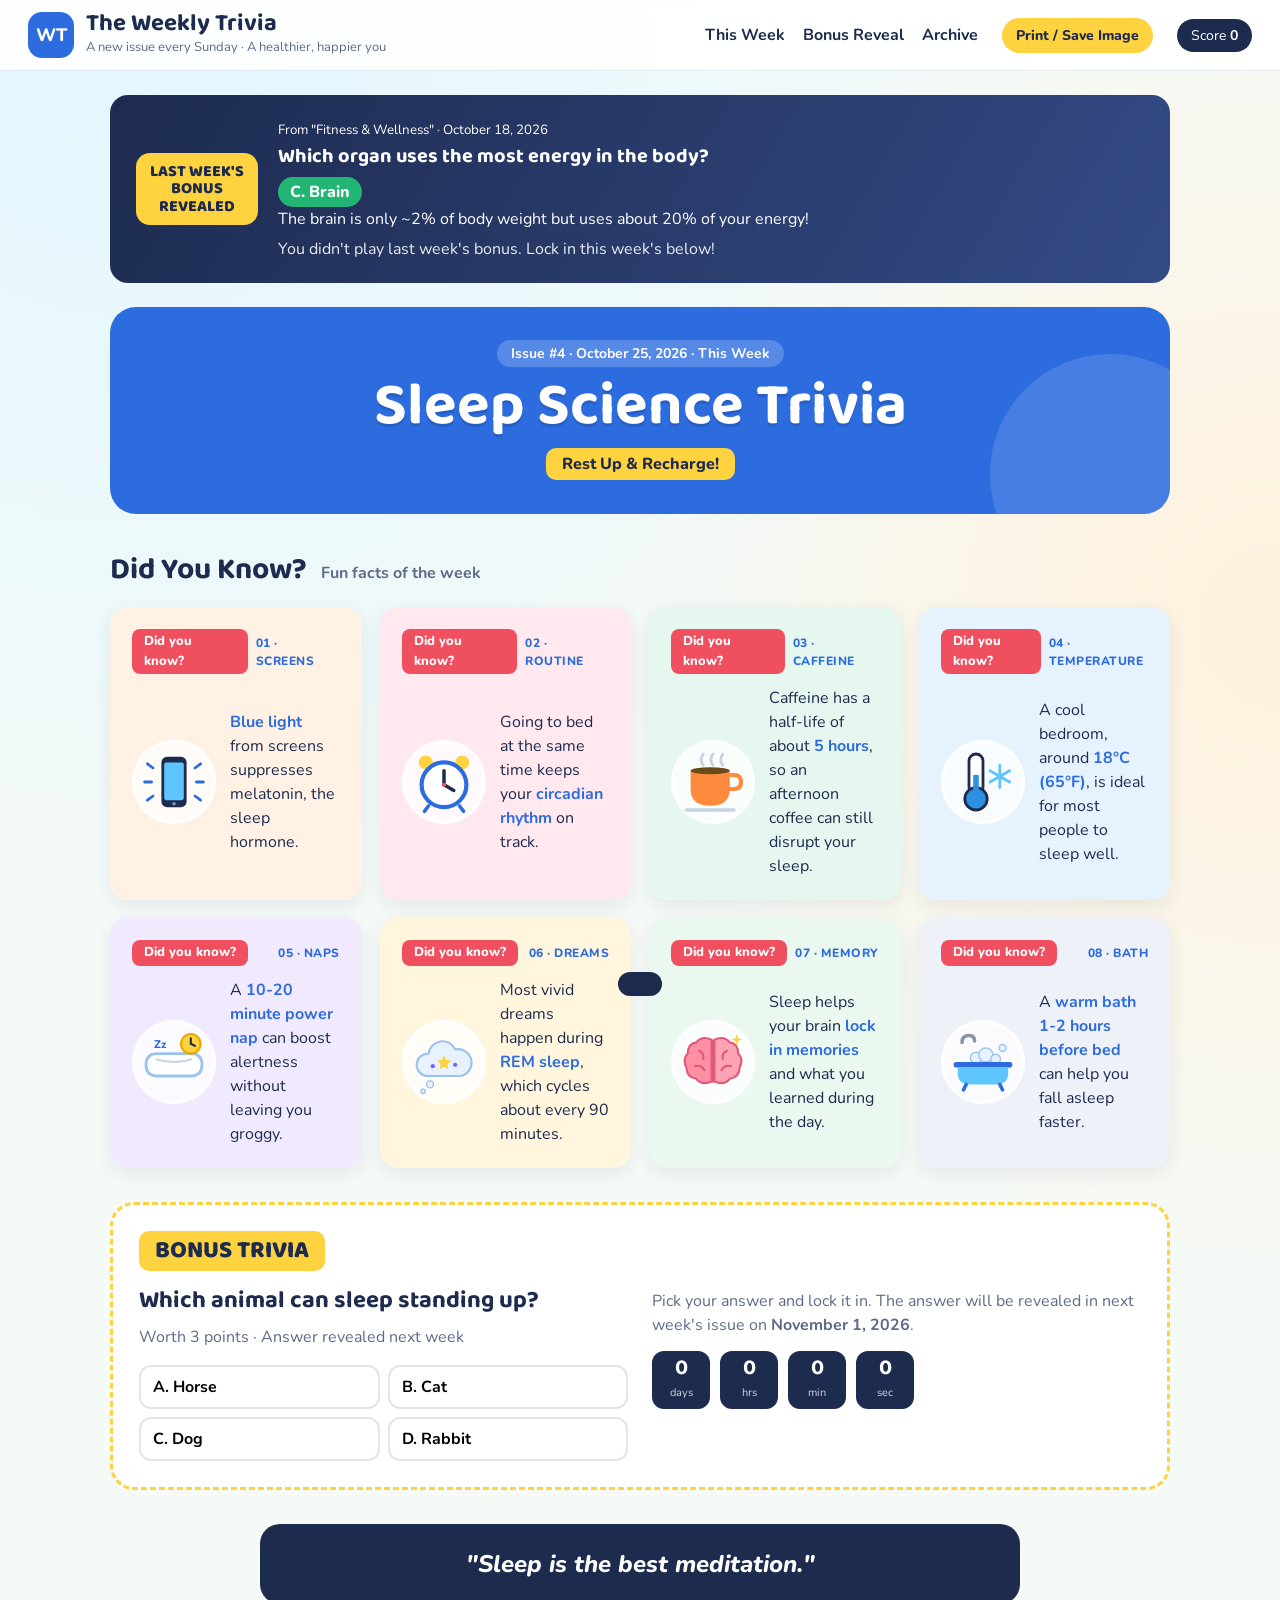
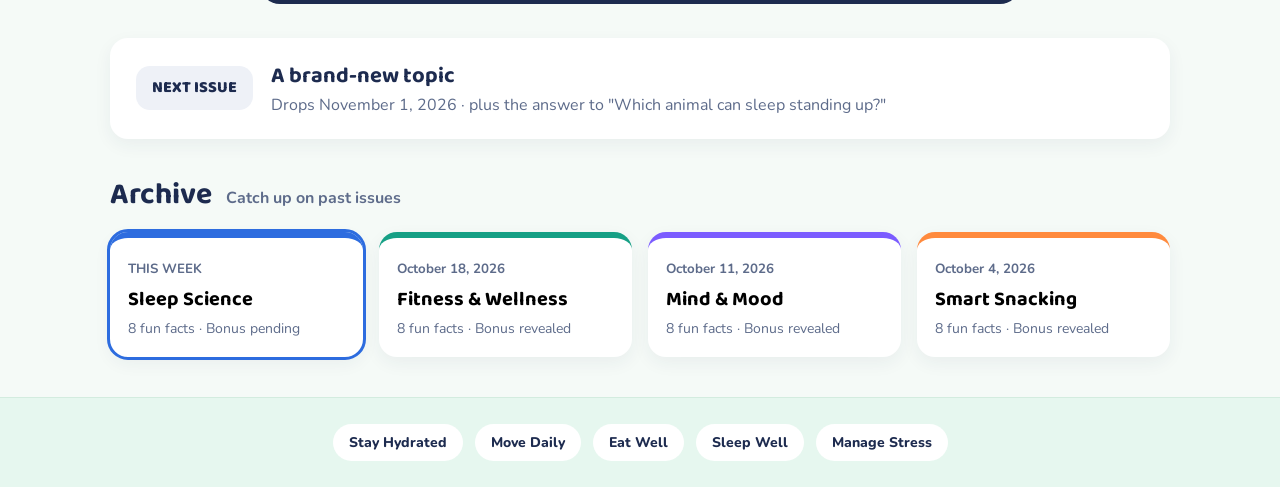
==== index.html @ 6ece7a5e "Add files via upload" ====
<!DOCTYPE html>
<html lang="en">
<head>
  <meta charset="UTF-8" />
  <meta name="viewport" content="width=device-width, initial-scale=1.0" />
  <title>The Weekly Trivia | A Healthier, Happier You</title>
  <link rel="preconnect" href="https://fonts.googleapis.com" />
  <link href="https://fonts.googleapis.com/css2?family=Baloo+2:wght@600;800&family=Nunito:wght@400;700;800&display=swap" rel="stylesheet" />
  <link rel="stylesheet" href="styles.css" />
</head>
<body>
  <header class="masthead">
    <div class="brand">
      <span class="brand-mark">WT</span>
      <div>
        <h1>The Weekly Trivia</h1>
        <p>A new issue every Sunday &middot; A healthier, happier you</p>
      </div>
    </div>
    <nav>
      <a href="#issue">This Week</a>
      <a href="#reveal">Bonus Reveal</a>
      <a href="#archive">Archive</a>
    </nav>
    <button id="exportBtn" class="export-btn" title="Print or save this issue as an image">Print / Save Image</button>
    <div class="score-pill" title="Your all-time score">Score <b id="totalScore">0</b></div>
  </header>

  <main>
    <section id="reveal" class="reveal-banner hidden"></section>

    <section id="issue" class="issue">
      <div class="issue-hero">
        <span class="issue-tag" id="issueTag"></span>
        <h2 id="issueTitle"></h2>
        <p class="issue-sub" id="issueSub"></p>
      </div>

      <h3 class="section-title"><span>Did You Know?</span> Fun facts of the week</h3>
      <div id="facts" class="facts-grid"></div>

      <div class="bonus" id="bonus"></div>

      <blockquote id="quote" class="quote"></blockquote>
    </section>

    <section class="next-up" id="nextUp"></section>

    <section id="archive" class="archive">
      <h3 class="section-title"><span>Archive</span> Catch up on past issues</h3>
      <div id="archiveList" class="archive-list"></div>
    </section>
  </main>

  <footer class="tips" id="tips"></footer>

  <div id="toast" class="toast"></div>

  <dialog id="exportDialog" class="export-dialog">
    <div class="exp-head">
      <h3>Print / Save Image</h3>
      <button id="expClose" class="exp-close" aria-label="Close">&times;</button>
    </div>
    <div class="exp-body">
      <div class="exp-controls">
        <label class="exp-label">Format</label>
        <div class="exp-seg">
          <label><input type="radio" name="fmt" value="image/png" checked /><span>PNG</span></label>
          <label><input type="radio" name="fmt" value="image/jpeg" /><span>JPEG</span></label>
        </div>
        <p class="exp-hint">PNG = sharpest text. JPEG = smaller file, great for email.</p>

        <label class="exp-label" for="expRes">Resolution (width)</label>
        <select id="expRes">
          <option value="600">Email: 600 px (recommended)</option>
          <option value="1200" selected>Email HD / Retina: 1200 px</option>
          <option value="1800">High: 1800 px</option>
          <option value="2400">Print: 2400 px</option>
        </select>
        <p class="exp-hint">Most email layouts are 600 px wide. 1200 px looks crisp on phones and high-DPI screens.</p>

        <p id="expInfo" class="exp-info"></p>
        <div id="expActions" class="exp-actions">
          <button id="expDownload" class="primary">Download</button>
          <button id="expCopy">Copy</button>
          <button id="expPrint">Print</button>
        </div>
        <p class="exp-hint">"Copy" lets you paste the image straight into Outlook or Gmail (Ctrl+V). Readers can click it to go to the Bonus Trivia.</p>

        <label class="exp-label">Bonus Trivia link</label>
        <a id="expLink" class="exp-link" target="_blank"></a>
        <p class="exp-hint">Downloaded files can't contain links. After inserting a downloaded image in your email, select it and press <b>Ctrl+K</b> to add this link.</p>
        <p id="expLocalWarn" class="exp-warn hidden">This link uses <b>localhost</b>, so it only works on your computer. Publish the site and set <code>SITE_URL</code> in data.js so email readers can open it.</p>
      </div>
      <div class="exp-preview"><img id="expPreview" alt="Image preview" /></div>
    </div>
  </dialog>

  <script src="data.js"></script>
  <script src="icons.js"></script>
  <script src="app.js"></script>
  <script src="export.js"></script>
</body>
</html>
---- styles.css ----
:root {
  --theme: #16a085;
  --ink: #1d2b4f;
  --muted: #5d6b8a;
  --bg: #f5faf7;
  --card: #fff;
  --ok: #22b573;
  --bad: #ef4f5f;
  --radius: 18px;
  --palette-0: #fff2e5; --palette-1: #ffe9ee; --palette-2: #e6f7ef; --palette-3: #e7f2ff;
  --palette-4: #f1eaff; --palette-5: #fff6dd; --palette-6: #eaf8f0; --palette-7: #eef1f7;
}
* { box-sizing: border-box; }
body {
  margin: 0;
  font-family: "Nunito", system-ui, sans-serif;
  color: var(--ink);
  background: radial-gradient(circle at 10% 0%, #e2f6ff 0, transparent 40%),
              radial-gradient(circle at 100% 30%, #fff1dc 0, transparent 35%), var(--bg);
  line-height: 1.5;
}
h1, h2, h3 { font-family: "Baloo 2", sans-serif; margin: 0; }
main { max-width: 1100px; margin: 0 auto; padding: 0 20px 40px; }
.hidden { display: none !important; }

/* Masthead */
.masthead {
  position: sticky; top: 0; z-index: 10;
  display: flex; align-items: center; gap: 24px; flex-wrap: wrap;
  padding: 12px 28px; background: rgba(255,255,255,.9); backdrop-filter: blur(8px);
  border-bottom: 1px solid #e3ecf3;
}
.brand { display: flex; align-items: center; gap: 12px; margin-right: auto; }
.brand-mark {
  display: grid; place-items: center; width: 46px; height: 46px; border-radius: 14px;
  background: linear-gradient(135deg, var(--theme), #2d6cdf); color: #fff; font-weight: 800; font-size: 18px;
}
.brand h1 { font-size: 24px; line-height: 1; }
.brand p { margin: 2px 0 0; font-size: 13px; color: var(--muted); }
nav { display: flex; gap: 18px; }
nav a { color: var(--ink); text-decoration: none; font-weight: 700; }
nav a:hover { color: var(--theme); }
.score-pill { background: var(--ink); color: #fff; padding: 6px 14px; border-radius: 999px; font-size: 14px; }

/* Reveal banner */
.reveal-banner {
  margin: 24px 0 0; padding: 22px 26px; border-radius: var(--radius);
  background: linear-gradient(120deg, #1d2b4f, #344a85); color: #fff;
  display: grid; grid-template-columns: auto 1fr; gap: 20px; align-items: center;
  animation: pop .5s ease;
}
.reveal-banner .badge {
  background: #ffd23f; color: var(--ink); font-weight: 800; border-radius: 14px; padding: 10px 14px;
  font-family: "Baloo 2"; text-align: center; line-height: 1.1;
}
.reveal-banner h3 { font-size: 20px; }
.reveal-banner .answer { display: inline-block; margin-top: 6px; background: var(--ok); padding: 3px 12px; border-radius: 999px; font-weight: 800; }
.reveal-banner .verdict { margin-top: 6px; opacity: .9; }

/* Issue hero */
.issue-hero {
  margin-top: 24px; padding: 34px 30px; border-radius: 26px; text-align: center; color: #fff;
  background: linear-gradient(135deg, var(--theme), color-mix(in srgb, var(--theme) 55%, #2d6cdf));
  position: relative; overflow: hidden;
}
.issue-hero::after {
  content: ""; position: absolute; inset: auto -60px -80px auto; width: 240px; height: 240px;
  border-radius: 50%; background: rgba(255,255,255,.12);
}
.issue-tag { background: rgba(255,255,255,.2); padding: 4px 14px; border-radius: 999px; font-weight: 700; font-size: 14px; }
.issue-hero h2 { font-size: clamp(34px, 6vw, 60px); line-height: 1.05; margin-top: 10px; text-shadow: 0 3px 0 rgba(0,0,0,.12); }
.issue-sub { display: inline-block; background: #ffd23f; color: var(--ink); font-weight: 800; padding: 4px 16px; border-radius: 10px; margin: 10px 0 0; }

.section-title { margin: 34px 0 14px; font-size: 16px; color: var(--muted); font-family: "Nunito"; font-weight: 700; }
.section-title span { font-family: "Baloo 2"; font-size: 30px; color: var(--ink); margin-right: 10px; }

/* Facts */
.facts-grid { display: grid; grid-template-columns: repeat(auto-fill, minmax(250px, 1fr)); gap: 18px; }
.fact-card {
  display: flex; flex-direction: column; gap: 12px; padding: 20px; border-radius: var(--radius);
  box-shadow: 0 6px 18px rgba(29,43,79,.08); border: 2px solid transparent; transition: transform .2s, border-color .2s;
}
.fact-card:hover { transform: translateY(-4px) rotate(-.4deg); }
.fact-top { display: flex; justify-content: space-between; align-items: center; gap: 8px; }
.fact-top .label { margin: 0; }
.tag { font-size: 12px; font-weight: 800; color: var(--theme); text-transform: uppercase; letter-spacing: .5px; }
.fact-body { display: flex; align-items: center; gap: 14px; flex: 1; }
.fact-img {
  flex: 0 0 84px; height: 84px; border-radius: 50%; background: rgba(255,255,255,.75);
  display: grid; place-items: center; overflow: hidden; box-shadow: inset 0 0 0 3px rgba(255,255,255,.9);
  transition: transform .3s;
}
.fact-img svg { width: 70px; height: 70px; }
.fact-img img { width: 100%; height: 100%; object-fit: cover; }
.fact-card:hover .fact-img { transform: scale(1.08) rotate(-4deg); }
.fact-card p { margin: 0; font-size: 16px; flex: 1; }
.fact-card p b { color: var(--theme); }
.options { display: grid; gap: 8px; margin-top: auto; }
.opt {
  font: inherit; font-weight: 700; text-align: left; padding: 8px 12px; border-radius: 12px;
  border: 2px solid rgba(29,43,79,.12); background: #fff; cursor: pointer; transition: .15s;
}
.opt:hover:not(:disabled) { border-color: var(--theme); transform: translateX(3px); }
.opt:disabled { cursor: default; }
.opt.correct { background: var(--ok); color: #fff; border-color: var(--ok); }
.opt.wrong { background: var(--bad); color: #fff; border-color: var(--bad); }
.label {
  align-self: flex-start; background: var(--bad); color: #fff; font-weight: 800; font-size: 13px;
  padding: 3px 12px; border-radius: 8px; margin-bottom: 10px;
}

/* Bonus */
.bonus {
  margin-top: 34px; padding: 26px; border-radius: 24px; background: #fff;
  border: 3px dashed #ffd23f; display: grid; grid-template-columns: 1fr 1fr; gap: 24px; align-items: center;
}
.bonus.spotlight { animation: spotlight 1s ease 3; }
@keyframes spotlight { 50% { box-shadow: 0 0 0 10px rgba(255,210,63,.6); transform: scale(1.01); } }
.bonus .bonus-head { display: inline-block; background: #ffd23f; font-family: "Baloo 2"; font-weight: 800; font-size: 24px; padding: 2px 16px; border-radius: 10px; }
.bonus h3 { font-size: 24px; margin-top: 12px; }
.bonus p { color: var(--muted); margin: 6px 0 0; }
.bonus .options { grid-template-columns: 1fr 1fr; }
.bonus .opt.picked { background: var(--ink); color: #fff; border-color: var(--ink); }
.lock-note { grid-column: 1 / -1; margin: 0; font-weight: 700; color: var(--theme) !important; }
.countdown { display: flex; gap: 10px; margin-top: 14px; }
.countdown div { background: var(--ink); color: #fff; border-radius: 12px; padding: 6px 10px; text-align: center; min-width: 58px; }
.countdown b { display: block; font-family: "Baloo 2"; font-size: 22px; line-height: 1; }
.countdown small { font-size: 11px; opacity: .8; }

.quote {
  margin: 34px auto 0; max-width: 760px; background: var(--ink); color: #fff; text-align: center;
  font-size: clamp(18px, 2.4vw, 24px); font-weight: 800; font-style: italic; padding: 22px 30px; border-radius: 20px;
}

/* Next up */
.next-up {
  margin-top: 34px; padding: 22px 26px; border-radius: var(--radius); background: #fff;
  display: flex; align-items: center; gap: 18px; flex-wrap: wrap; box-shadow: 0 6px 18px rgba(29,43,79,.06);
}
.next-up h3 { font-size: 22px; }
.next-up p { margin: 0; color: var(--muted); }
.next-up .lock { font-family: "Baloo 2"; font-weight: 800; background: #eef1f7; padding: 10px 16px; border-radius: 14px; }

/* Archive */
.archive-list { display: grid; grid-template-columns: repeat(auto-fill, minmax(230px, 1fr)); gap: 16px; }
.archive-item {
  text-align: left; font: inherit; border: 0; cursor: pointer; padding: 18px; border-radius: var(--radius);
  background: #fff; box-shadow: 0 6px 18px rgba(29,43,79,.06); border-top: 6px solid var(--c); transition: .2s;
}
.archive-item:hover { transform: translateY(-3px); }
.archive-item.active { outline: 3px solid var(--c); }
.archive-item small { color: var(--muted); font-weight: 700; }
.archive-item h4 { font-family: "Baloo 2"; font-size: 20px; margin: 4px 0; }
.archive-item .meta { font-size: 14px; color: var(--muted); }

/* Footer tips */
.tips {
  display: flex; justify-content: center; gap: 12px; flex-wrap: wrap; padding: 26px 20px;
  background: #e6f7ef; border-top: 1px solid #d3ecdf;
}
.tips span { background: #fff; padding: 8px 16px; border-radius: 999px; font-weight: 800; font-size: 14px; }

.toast {
  position: fixed; bottom: 24px; left: 50%; transform: translate(-50%, 120px);
  background: var(--ink); color: #fff; padding: 12px 22px; border-radius: 14px; font-weight: 800;
  transition: transform .3s; z-index: 50;
}
.toast.show { transform: translate(-50%, 0); }

/* Export */
.export-btn {
  font: inherit; font-weight: 800; font-size: 14px; cursor: pointer; padding: 7px 14px; border-radius: 999px;
  background: #ffd23f; color: var(--ink); border: 0; transition: .15s;
}
.export-btn:hover { transform: translateY(-1px); box-shadow: 0 4px 10px rgba(0,0,0,.12); }
.export-dialog {
  width: min(920px, 94vw); max-height: 90vh; padding: 0; border: 0; border-radius: 22px; color: var(--ink);
  box-shadow: 0 20px 60px rgba(0,0,0,.3);
}
.export-dialog::backdrop { background: rgba(29,43,79,.55); backdrop-filter: blur(3px); }
.exp-head { display: flex; justify-content: space-between; align-items: center; padding: 16px 22px; border-bottom: 1px solid #e3ecf3; }
.exp-head h3 { font-size: 22px; }
.exp-close { border: 0; background: none; font-size: 28px; cursor: pointer; color: var(--muted); line-height: 1; }
.exp-body { display: grid; grid-template-columns: 300px 1fr; gap: 22px; padding: 20px 22px; }
.exp-label { display: block; font-weight: 800; margin: 0 0 6px; }
.exp-seg { display: flex; gap: 8px; }
.exp-seg label { flex: 1; }
.exp-seg input { display: none; }
.exp-seg span {
  display: block; text-align: center; padding: 8px; border-radius: 12px; font-weight: 800; cursor: pointer;
  border: 2px solid rgba(29,43,79,.15);
}
.exp-seg input:checked + span { background: var(--theme); border-color: var(--theme); color: #fff; }
#expRes { width: 100%; font: inherit; font-weight: 700; padding: 8px 10px; border-radius: 12px; border: 2px solid rgba(29,43,79,.15); }
.exp-hint { font-size: 12.5px; color: var(--muted); margin: 6px 0 18px; }
.exp-info { font-weight: 800; color: var(--theme); margin: 0 0 10px; min-height: 1.5em; }
.exp-actions { display: flex; gap: 8px; flex-wrap: wrap; }
.exp-actions button {
  flex: 1 1 auto; white-space: nowrap; font: inherit; font-weight: 800; padding: 9px 12px; border-radius: 12px; cursor: pointer;
  border: 2px solid var(--ink); background: #fff; color: var(--ink);
}
.exp-actions button.primary { background: var(--ink); color: #fff; }
.exp-actions button:disabled { opacity: .5; cursor: wait; }
.exp-link { display: block; font-size: 12.5px; font-weight: 700; color: var(--theme); word-break: break-all; }
.exp-warn { font-size: 12.5px; background: #fff6dd; border-left: 4px solid #ffd23f; padding: 8px 10px; border-radius: 8px; margin: 0; }
.exp-preview {
  background: #eef1f7; border-radius: 16px; padding: 14px; overflow: auto; max-height: calc(90vh - 120px);
  display: flex; justify-content: center; align-items: flex-start;
}
.exp-preview img { width: 100%; max-width: 420px; border-radius: 8px; box-shadow: 0 6px 18px rgba(0,0,0,.12); }

.confetti { position: fixed; top: -10px; width: 10px; height: 14px; z-index: 40; pointer-events: none; animation: fall linear forwards; }
@keyframes fall { to { transform: translateY(105vh) rotate(720deg); } }
@keyframes pop { from { transform: scale(.96); opacity: 0; } }

@media (max-width: 720px) {
  .bonus { grid-template-columns: 1fr; }
  nav { display: none; }
  .reveal-banner { grid-template-columns: 1fr; }
  .exp-body { grid-template-columns: 1fr; }
}
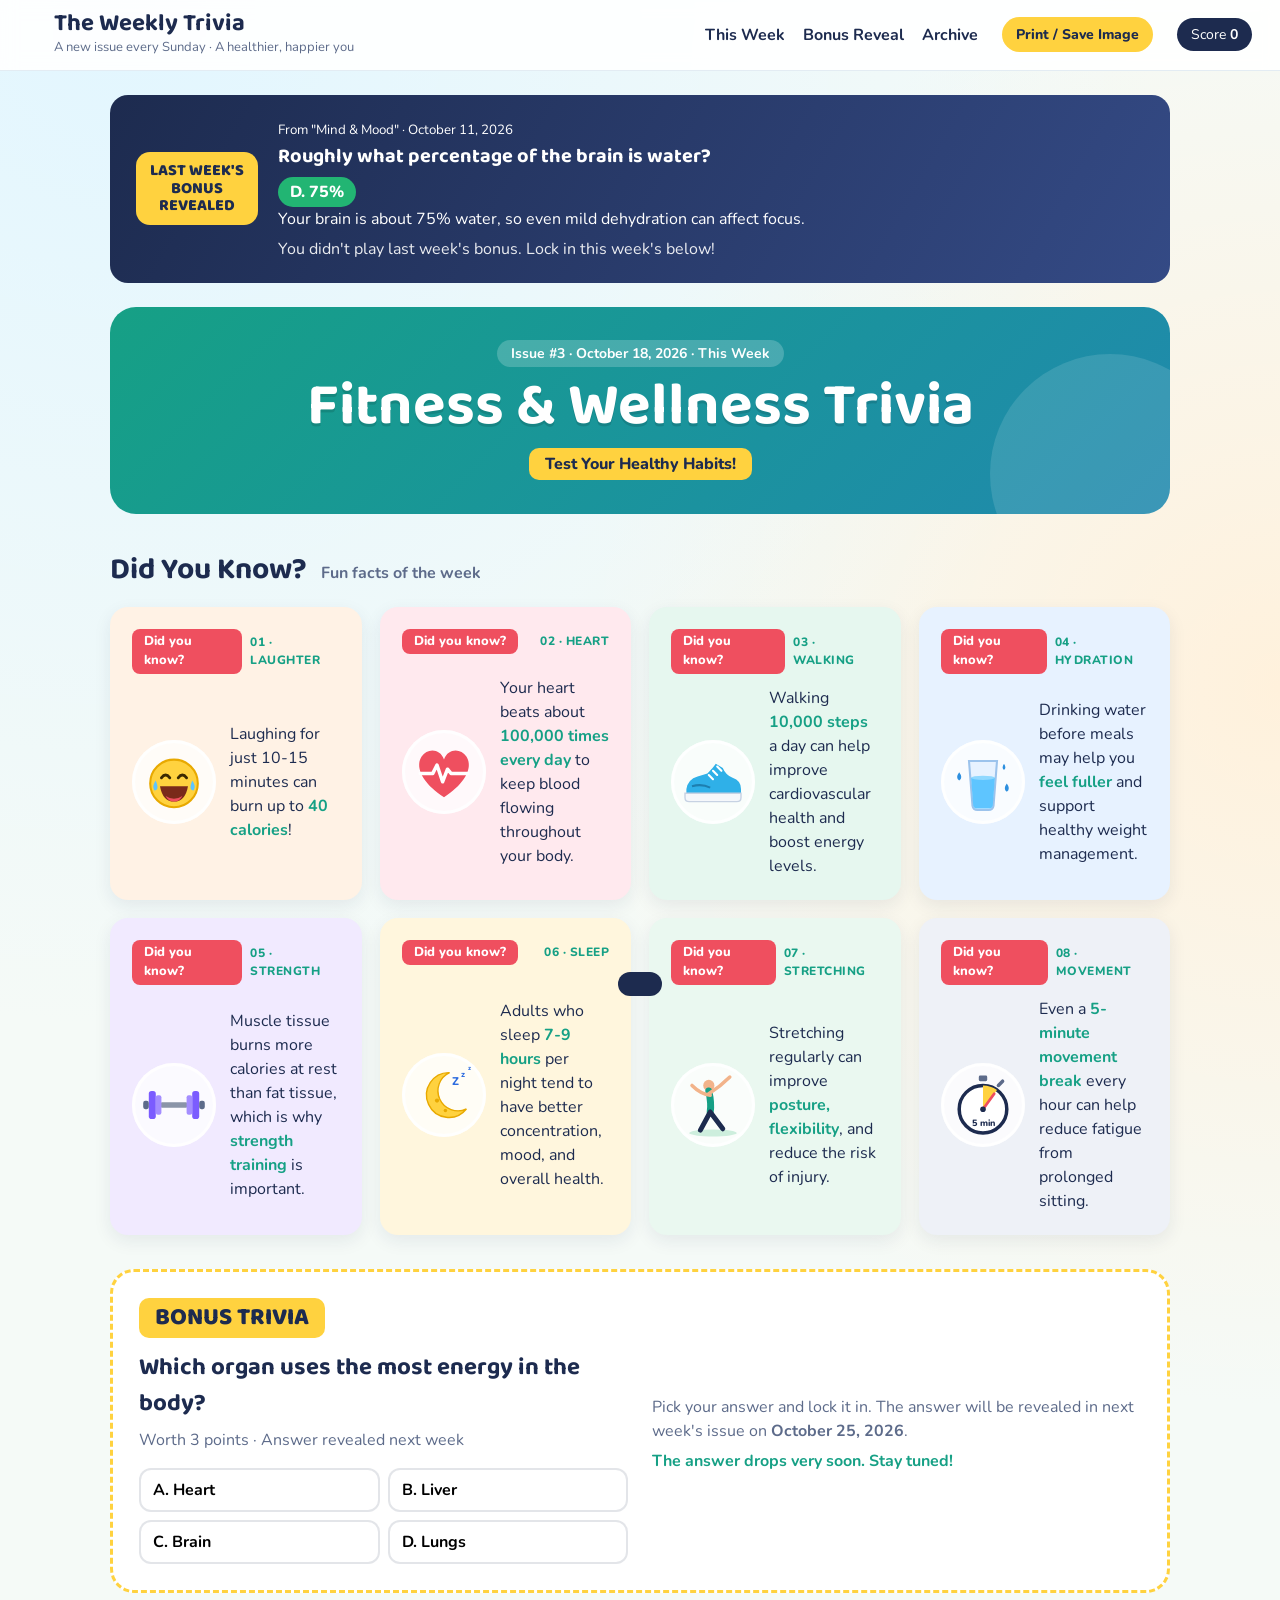
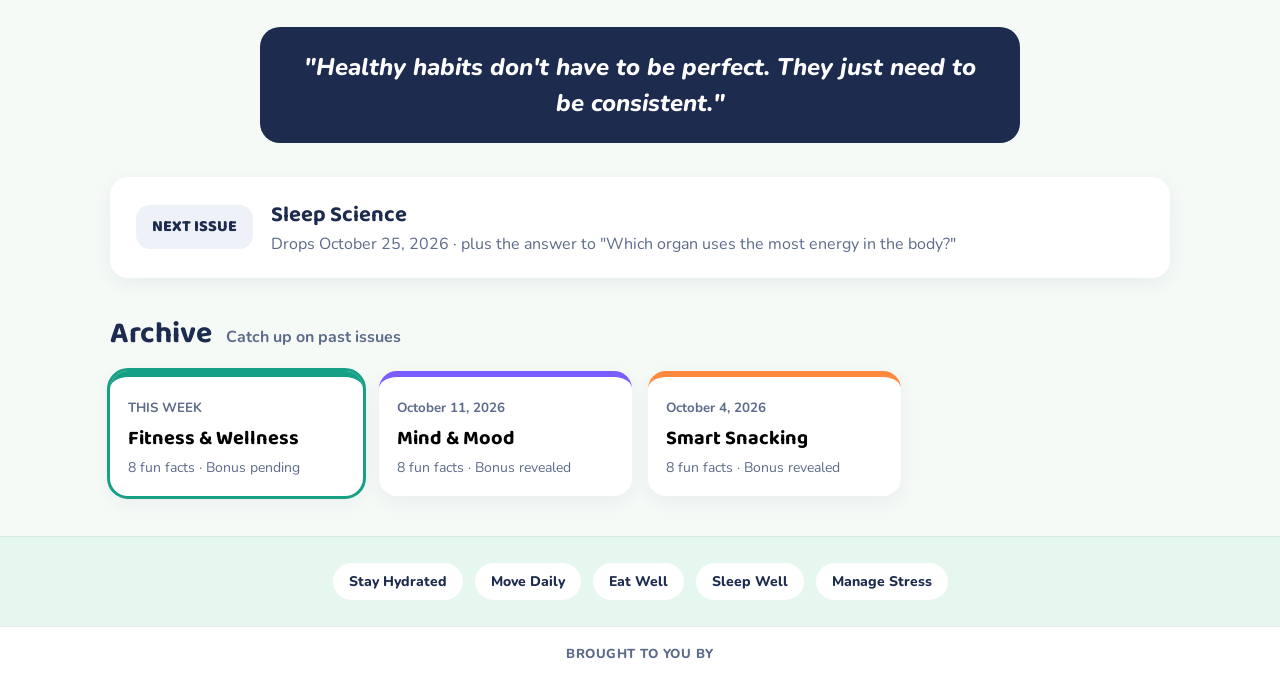
==== commit d984b7f2: "Add files via upload" ====
--- a/index.html
+++ b/index.html
@@ -11,7 +11,10 @@
 <body>
   <header class="masthead">
     <div class="brand">
-      <span class="brand-mark">WT</span>
+      <div class="brand-logos">
+        <img src="images/fit-logo.png" alt="Fitness In Time" class="logo-fit" onerror="this.remove()" />
+        <img src="images/clinical-tower-logo.png" alt="Clinical Tower" class="logo-ct" onerror="this.remove()" />
+      </div>
       <div>
         <h1>The Weekly Trivia</h1>
         <p>A new issue every Sunday &middot; A healthier, happier you</p>
@@ -53,6 +56,11 @@
   </main>
 
   <footer class="tips" id="tips"></footer>
+  <div class="partners">
+    <span>Brought to you by</span>
+    <img src="images/fit-logo.png" alt="Fitness In Time" class="logo-fit" onerror="this.remove()" />
+    <img src="images/clinical-tower-logo.png" alt="Clinical Tower - Clinical Services & Specialized Business Operations" class="logo-ct" onerror="this.remove()" />
+  </div>
 
   <div id="toast" class="toast"></div>
 
--- a/styles.css
+++ b/styles.css
@@ -23,6 +23,8 @@
 main { max-width: 1100px; margin: 0 auto; padding: 0 20px 40px; }
 .hidden { display: none !important; }
 
+.preview-bar { background: #ffd23f; color: var(--ink); text-align: center; font-weight: 800; font-size: 14px; padding: 8px 16px; }
+
 /* Masthead */
 .masthead {
   position: sticky; top: 0; z-index: 10;
@@ -35,6 +37,17 @@
   display: grid; place-items: center; width: 46px; height: 46px; border-radius: 14px;
   background: linear-gradient(135deg, var(--theme), #2d6cdf); color: #fff; font-weight: 800; font-size: 18px;
 }
+.brand-logos { display: flex; align-items: center; gap: 10px; padding-right: 12px; border-right: 2px solid #e3ecf3; }
+.brand-logos:empty { display: none; }
+.brand-logos .logo-fit { height: 52px; width: 52px; object-fit: contain; }
+.brand-logos .logo-ct { height: 50px; max-width: 150px; object-fit: contain; }
+.partners {
+  display: flex; align-items: center; justify-content: center; gap: 28px; flex-wrap: wrap;
+  padding: 18px 20px 26px; background: #fff; border-top: 1px solid #e3ecf3;
+  color: var(--muted); font-weight: 800; font-size: 13px; text-transform: uppercase; letter-spacing: .5px;
+}
+.partners .logo-fit { height: 72px; }
+.partners .logo-ct { height: 64px; }
 .brand h1 { font-size: 24px; line-height: 1; }
 .brand p { margin: 2px 0 0; font-size: 13px; color: var(--muted); }
 nav { display: flex; gap: 18px; }
@@ -92,7 +105,116 @@
 }
 .fact-img svg { width: 70px; height: 70px; }
 .fact-img img { width: 100%; height: 100%; object-fit: cover; }
-.fact-card:hover .fact-img { transform: scale(1.08) rotate(-4deg); }
+.fact-card:hover .fact-img { transform: scale(1.08); }
+
+/* ---- Hover animations for fun-fact illustrations ---- */
+.ic, .ic * { transform-box: fill-box; transform-origin: center; }
+.fact-card:hover .ic, .fact-card:hover .ic * { animation-iteration-count: infinite; animation-timing-function: ease-in-out; }
+
+/* Whole-illustration motions */
+.fact-card:hover .ic-laughter     { animation: laugh .45s infinite; }
+.fact-card:hover .ic-heart        { animation: heartbeat 1s infinite; }
+.fact-card:hover .ic-walking      { animation: step .6s infinite; }
+.fact-card:hover .ic-hydration    { animation: wobble 1.2s infinite; }
+.fact-card:hover .ic-strength     { animation: lift .9s infinite; }
+.fact-card:hover .ic-sleep        { animation: rock 2s infinite; }
+.fact-card:hover .ic-stretching   { animation: sway 1.4s infinite; transform-origin: 50% 100%; }
+.fact-card:hover .ic-nuts         { animation: wiggle .5s infinite; }
+.fact-card:hover .ic-fruit        { animation: swing 1.2s infinite; transform-origin: 20% 20%; }
+.fact-card:hover .ic-vitamins     { animation: hop .7s infinite; }
+.fact-card:hover .ic-energy       { animation: zap .6s infinite; }
+.fact-card:hover .ic-nature       { animation: sway 2s infinite; transform-origin: 50% 100%; }
+.fact-card:hover .ic-breathing    { animation: breathe 2.4s infinite; }
+.fact-card:hover .ic-focus        { animation: pulse 1s infinite; }
+.fact-card:hover .ic-routine      { animation: ring .35s infinite; }
+.fact-card:hover .ic-avocado      { animation: wiggle .7s infinite; }
+.fact-card:hover .ic-yogurt       { animation: hop 1s infinite; }
+.fact-card:hover .ic-berries      { animation: hop .6s infinite; }
+.fact-card:hover .ic-music        { animation: groove .6s infinite; }
+.fact-card:hover .ic-meditation   { animation: float 2.4s infinite; }
+.fact-card:hover .ic-temperature  { animation: shiver .15s infinite; }
+.fact-card:hover .ic-dreams       { animation: float 2s infinite; }
+.fact-card:hover .ic-memory       { animation: pulse 1.2s infinite; }
+.fact-card:hover .ic-salt         { animation: shake-salt .5s infinite; transform-origin: 50% 20%; }
+.fact-card:hover .ic-fish         { animation: swim .8s infinite; }
+.fact-card:hover .ic-broccoli     { animation: hop .7s infinite; }
+.fact-card:hover .ic-bottle       { animation: slosh .8s infinite; transform-origin: 50% 100%; }
+.fact-card:hover .ic-orange       { animation: roll 1.6s infinite; }
+.fact-card:hover .ic-snowflake    { animation: spin 3s linear infinite; }
+.fact-card:hover .ic-eye          { animation: blink 2s infinite; }
+.fact-card:hover .ic-carrot       { animation: wiggle .6s infinite; }
+.fact-card:hover .ic-gift         { animation: gift-jump .8s infinite; }
+.fact-card:hover .ic-calendar     { animation: hop 1s infinite; }
+.fact-card:hover .ic-default      { animation: glow 1s infinite; }
+
+/* Moving parts */
+.fact-card:hover .ic-laughter path[fill="#5ec5ff"]   { animation: tear .9s infinite; }
+.fact-card:hover .ic-hydration path[fill="#2d8fdf"]  { animation: drip 1.2s infinite; }
+.fact-card:hover .ic-sleep text                      { animation: zfloat 1.8s infinite; }
+.fact-card:hover .ic-sleep text:nth-of-type(2)       { animation-delay: .3s; }
+.fact-card:hover .ic-sleep text:nth-of-type(3)       { animation-delay: .6s; }
+.fact-card:hover .ic-naps text                       { animation: zfloat 1.8s infinite; }
+.fact-card:hover .ic-movement path[stroke="#ef4f5f"] { animation: spin 1.5s linear infinite; transform-origin: 0% 100%; }
+.fact-card:hover .ic-gratitude path[fill="#ef4f5f"],
+.fact-card:hover .ic-friends path[fill="#ef4f5f"]    { animation: heartbeat .9s infinite; }
+.fact-card:hover .ic-screens path[stroke="#2d6cdf"]  { animation: blinkrays .6s infinite; }
+.fact-card:hover .ic-popcorn > g:first-of-type circle { animation: pop .5s infinite; }
+.fact-card:hover .ic-popcorn > g:first-of-type circle:nth-child(2n) { animation-delay: .25s; }
+.fact-card:hover .ic-music path[stroke="#ef4f5f"],
+.fact-card:hover .ic-music circle[fill="#ef4f5f"]    { animation: notes .8s infinite; }
+.fact-card:hover .ic-sunlight circle                 { animation: rise 2s infinite; }
+.fact-card:hover .ic-sunlight > g                    { animation: blinkrays 1s infinite; }
+.fact-card:hover .ic-caffeine path:first-of-type,
+.fact-card:hover .ic-tea path:first-of-type          { animation: steam 1.4s infinite; }
+.fact-card:hover .ic-bath > g,
+.fact-card:hover .ic-soap > g                        { animation: bubbles 1.6s infinite; }
+.fact-card:hover .ic-dreams path[fill="#ffd23f"],
+.fact-card:hover .ic-memory path[fill="#ffd23f"],
+.fact-card:hover .ic-sugar path[fill="#ffd23f"]      { animation: twinkle 1s infinite; }
+.fact-card:hover .ic-calendar path[stroke="#22b573"] { animation: pop .8s infinite; }
+.fact-card:hover .ic-yogurt path[stroke="#8a94a8"],
+.fact-card:hover .ic-yogurt ellipse                  { animation: dip 1s infinite; }
+
+@keyframes laugh { 0%,100% { transform: rotate(0) translateY(0); } 25% { transform: rotate(-9deg) translateY(-3px); } 75% { transform: rotate(9deg) translateY(-3px); } }
+@keyframes tear { 0% { transform: translateY(0); opacity: 1; } 100% { transform: translateY(14px); opacity: 0; } }
+@keyframes heartbeat { 0%,100% { transform: scale(1); } 15% { transform: scale(1.18); } 30% { transform: scale(1); } 45% { transform: scale(1.12); } }
+@keyframes step { 0%,100% { transform: rotate(0) translateY(0); } 50% { transform: rotate(-10deg) translateY(-6px); } }
+@keyframes wobble { 0%,100% { transform: rotate(0); } 25% { transform: rotate(-6deg); } 75% { transform: rotate(6deg); } }
+@keyframes drip { 0% { transform: translateY(-4px); opacity: 0; } 30% { opacity: 1; } 100% { transform: translateY(10px); opacity: 0; } }
+@keyframes lift { 0%,100% { transform: translateY(6px); } 50% { transform: translateY(-8px); } }
+@keyframes rock { 0%,100% { transform: rotate(-10deg); } 50% { transform: rotate(10deg); } }
+@keyframes zfloat { 0% { transform: translate(0, 4px); opacity: 0; } 40% { opacity: 1; } 100% { transform: translate(6px, -10px); opacity: 0; } }
+@keyframes sway { 0%,100% { transform: rotate(-8deg); } 50% { transform: rotate(8deg); } }
+@keyframes wiggle { 0%,100% { transform: rotate(0); } 25% { transform: rotate(-12deg); } 75% { transform: rotate(12deg); } }
+@keyframes swing { 0%,100% { transform: rotate(-10deg); } 50% { transform: rotate(10deg); } }
+@keyframes hop { 0%,100% { transform: translateY(0) scale(1, 1); } 40% { transform: translateY(-9px) scale(.96, 1.04); } 80% { transform: translateY(0) scale(1.05, .95); } }
+@keyframes zap { 0%,100% { transform: scale(1); opacity: 1; } 50% { transform: scale(1.15); opacity: .6; } }
+@keyframes breathe { 0%,100% { transform: scale(.92); } 50% { transform: scale(1.08); } }
+@keyframes pulse { 0%,100% { transform: scale(1); } 50% { transform: scale(1.12); } }
+@keyframes ring { 0%,100% { transform: rotate(-8deg); } 50% { transform: rotate(8deg); } }
+@keyframes groove { 0%,100% { transform: rotate(-6deg) translateY(0); } 50% { transform: rotate(6deg) translateY(-3px); } }
+@keyframes notes { 0%,100% { transform: translateY(0); } 50% { transform: translateY(-5px); } }
+@keyframes float { 0%,100% { transform: translateY(3px); } 50% { transform: translateY(-6px); } }
+@keyframes shiver { 0%,100% { transform: translateX(-1.5px); } 50% { transform: translateX(1.5px); } }
+@keyframes shake-salt { 0%,100% { transform: rotate(150deg); } 50% { transform: rotate(170deg); } }
+@keyframes swim { 0%,100% { transform: translateX(-4px) rotate(-5deg); } 50% { transform: translateX(4px) rotate(5deg); } }
+@keyframes slosh { 0%,100% { transform: rotate(-12deg); } 50% { transform: rotate(12deg); } }
+@keyframes roll { 0% { transform: translateX(-6px) rotate(0); } 50% { transform: translateX(6px) rotate(180deg); } 100% { transform: translateX(-6px) rotate(360deg); } }
+@keyframes spin { to { transform: rotate(360deg); } }
+@keyframes blink { 0%,40%,50%,100% { transform: scaleY(1); } 45% { transform: scaleY(.1); } }
+@keyframes gift-jump { 0%,100% { transform: translateY(0) rotate(0); } 30% { transform: translateY(-8px) rotate(-8deg); } 60% { transform: translateY(-4px) rotate(8deg); } }
+@keyframes glow { 0%,100% { filter: drop-shadow(0 0 0 #ffd23f); } 50% { filter: drop-shadow(0 0 8px #ffd23f); } }
+@keyframes blinkrays { 0%,100% { opacity: 1; } 50% { opacity: .2; } }
+@keyframes pop { 0%,100% { transform: scale(1); } 50% { transform: scale(1.3) translateY(-3px); } }
+@keyframes rise { 0%,100% { transform: translateY(6px); } 50% { transform: translateY(-4px); } }
+@keyframes steam { 0% { transform: translateY(4px); opacity: 0; } 50% { opacity: 1; } 100% { transform: translateY(-8px); opacity: 0; } }
+@keyframes bubbles { 0% { transform: translateY(4px) scale(.9); opacity: .4; } 50% { opacity: 1; } 100% { transform: translateY(-8px) scale(1.05); opacity: .4; } }
+@keyframes twinkle { 0%,100% { transform: scale(1) rotate(0); opacity: 1; } 50% { transform: scale(1.4) rotate(45deg); opacity: .6; } }
+@keyframes dip { 0%,100% { transform: translateY(0); } 50% { transform: translateY(6px); } }
+
+@media (prefers-reduced-motion: reduce) {
+  .fact-card:hover .ic, .fact-card:hover .ic * { animation: none !important; }
+}
 .fact-card p { margin: 0; font-size: 16px; flex: 1; }
 .fact-card p b { color: var(--theme); }
 .options { display: grid; gap: 8px; margin-top: auto; }
@@ -218,4 +340,5 @@
   nav { display: none; }
   .reveal-banner { grid-template-columns: 1fr; }
   .exp-body { grid-template-columns: 1fr; }
-}
+  .brand-logos .logo-ct { display: none; }
+}
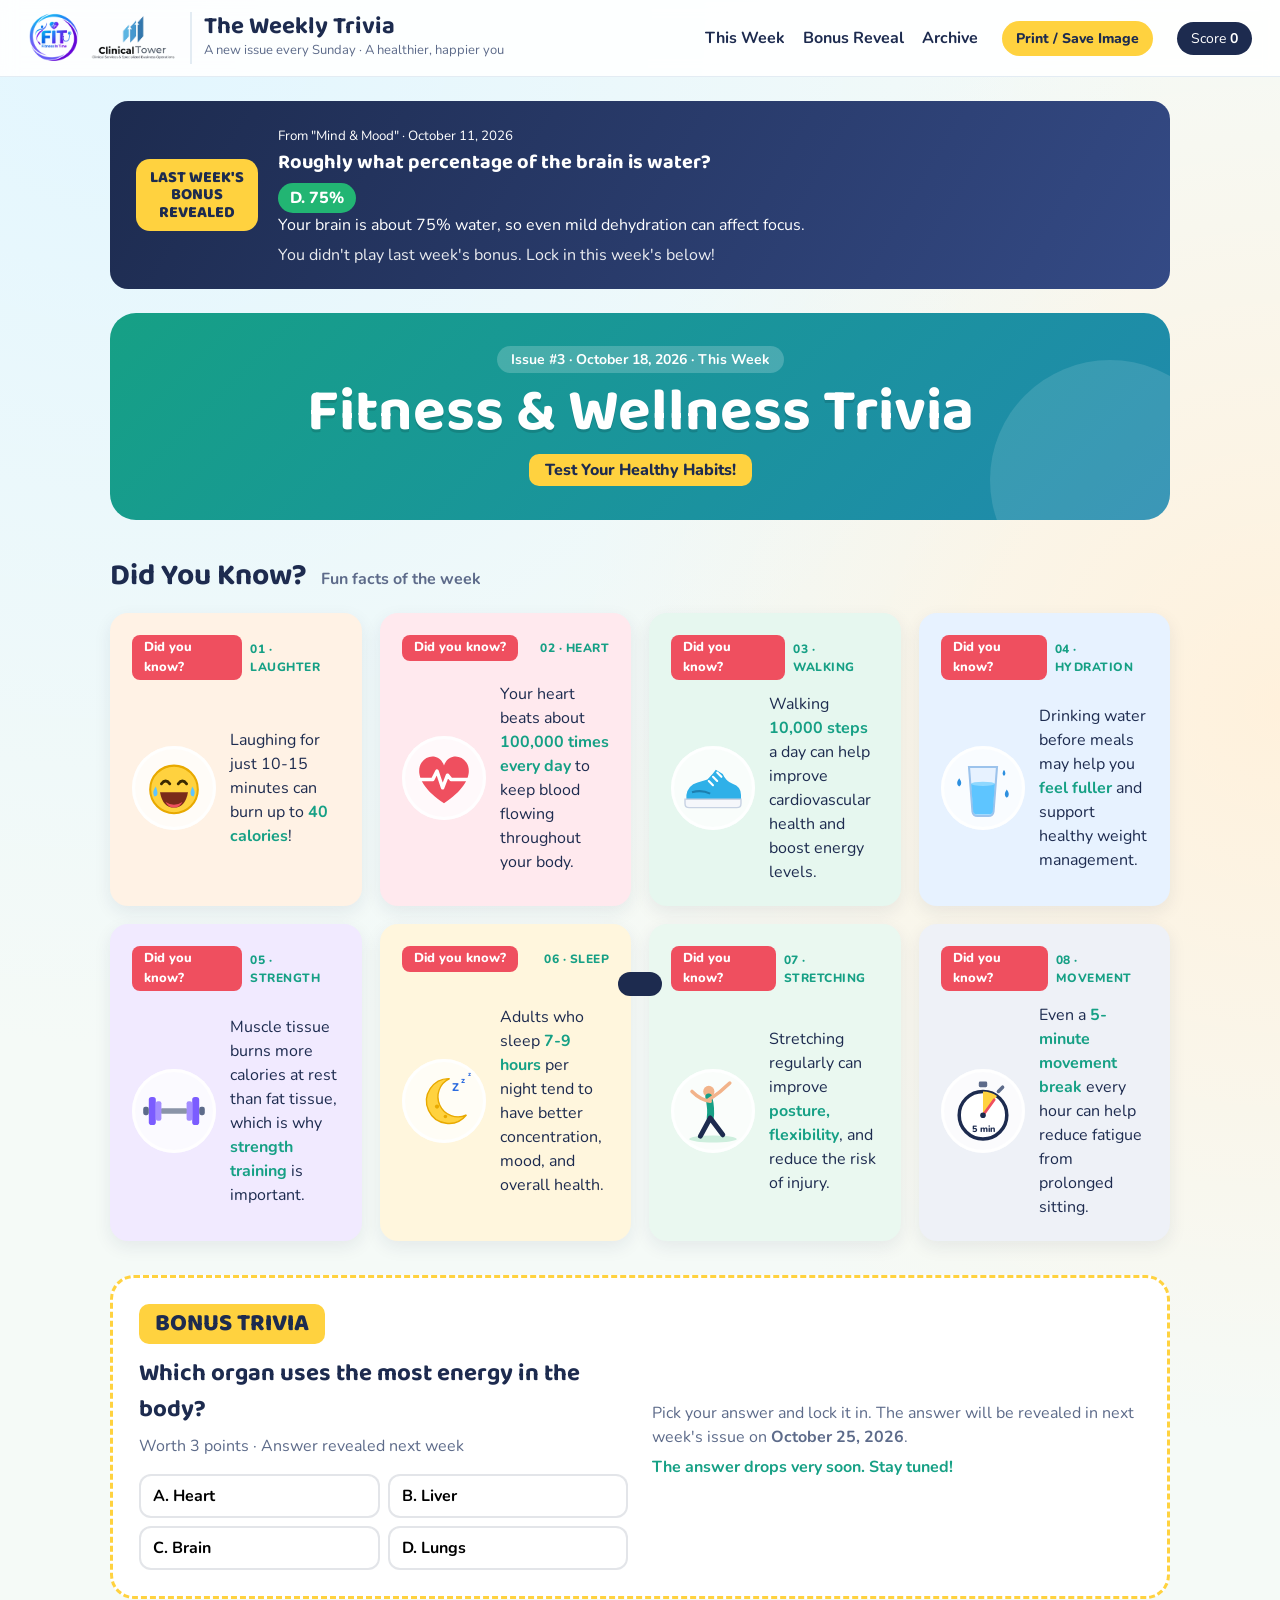
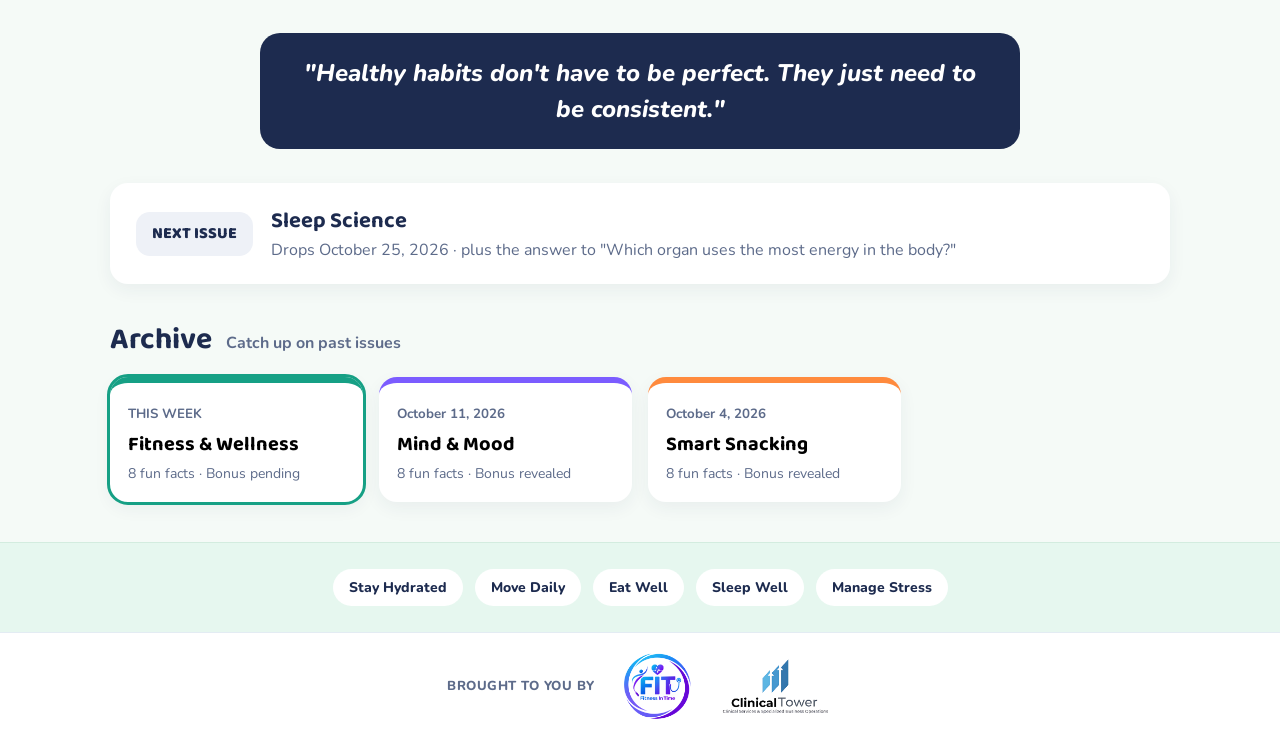
==== commit 89f46891: "Add files via upload" ====
--- a/index.html
+++ b/index.html
@@ -6,7 +6,7 @@
   <title>The Weekly Trivia | A Healthier, Happier You</title>
   <link rel="preconnect" href="https://fonts.googleapis.com" />
   <link href="https://fonts.googleapis.com/css2?family=Baloo+2:wght@600;800&family=Nunito:wght@400;700;800&display=swap" rel="stylesheet" />
-  <link rel="stylesheet" href="styles.css" />
+  <link rel="stylesheet" href="styles.css?v=20261019" />
 </head>
 <body>
   <header class="masthead">
@@ -104,9 +104,9 @@
     </div>
   </dialog>
 
-  <script src="data.js"></script>
-  <script src="icons.js"></script>
-  <script src="app.js"></script>
-  <script src="export.js"></script>
+  <script src="data.js?v=20261019"></script>
+  <script src="icons.js?v=20261019"></script>
+  <script src="app.js?v=20261019"></script>
+  <script src="export.js?v=20261019"></script>
 </body>
 </html>
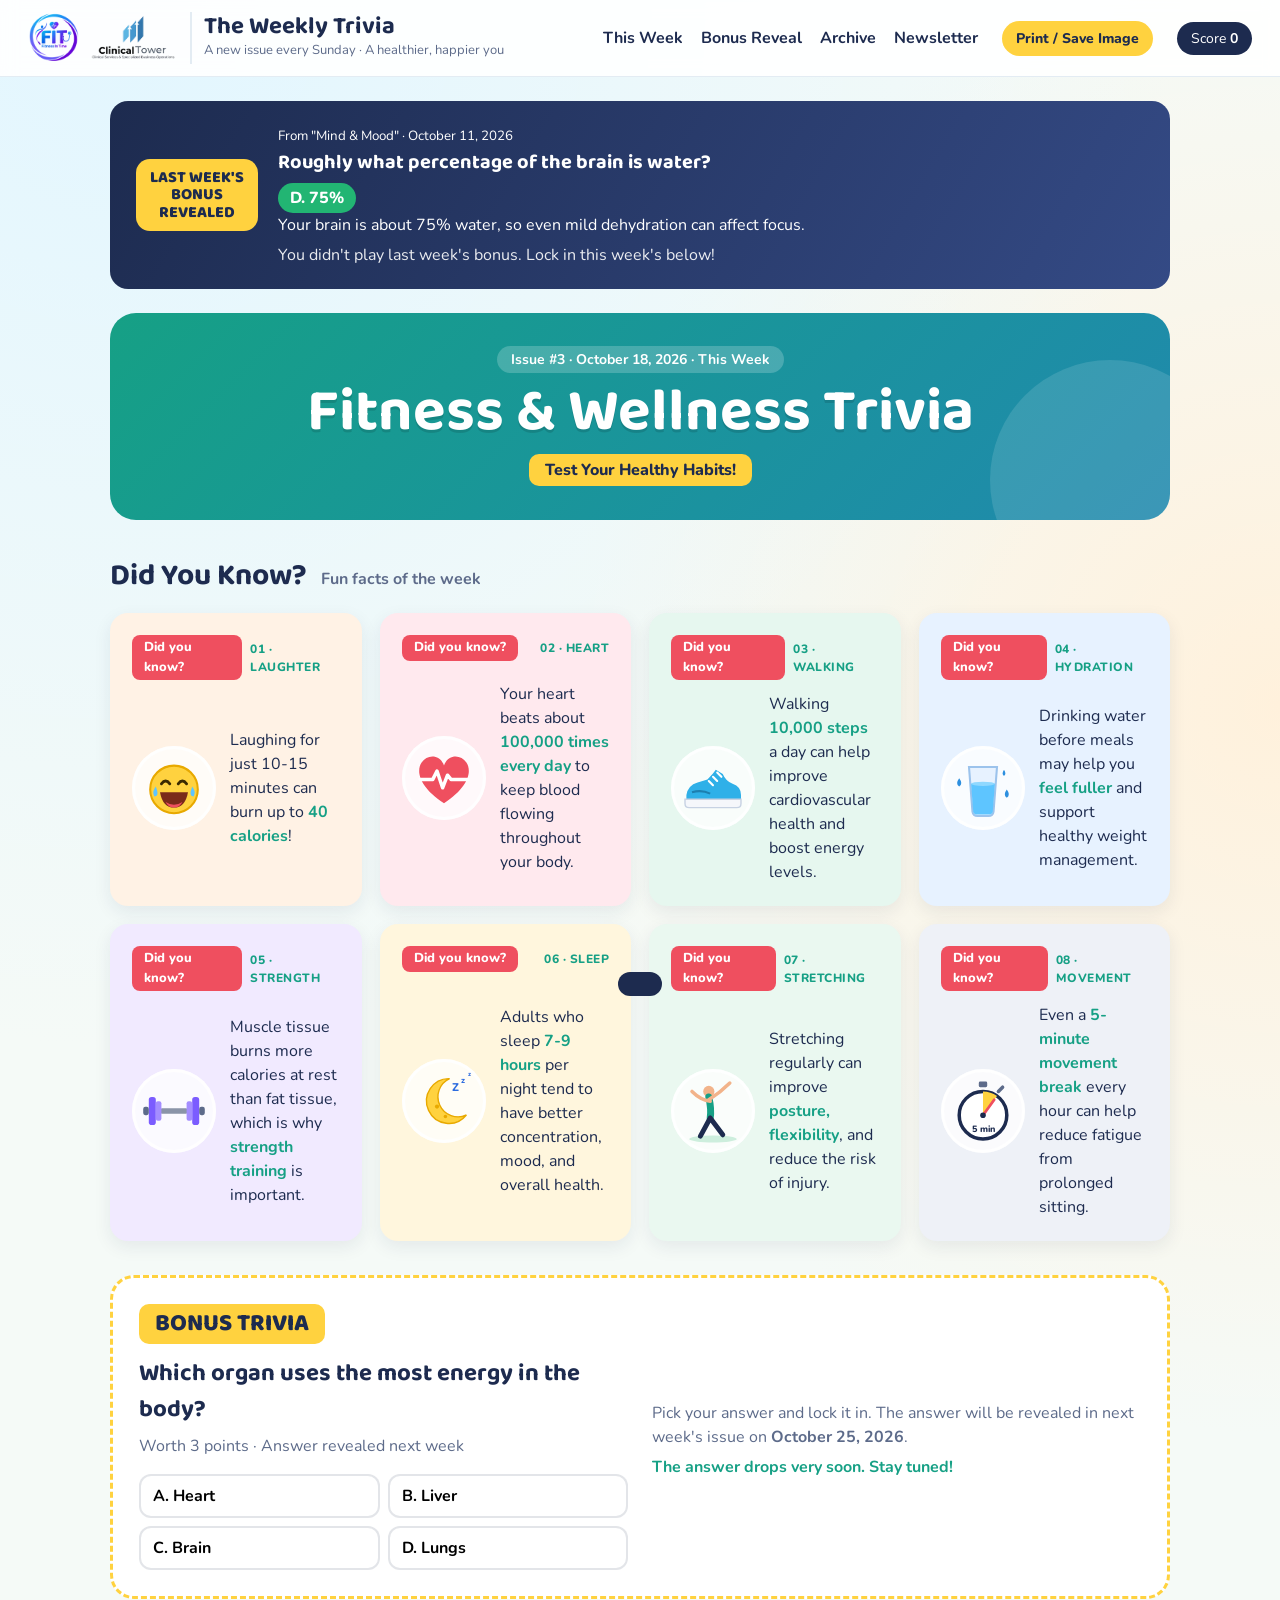
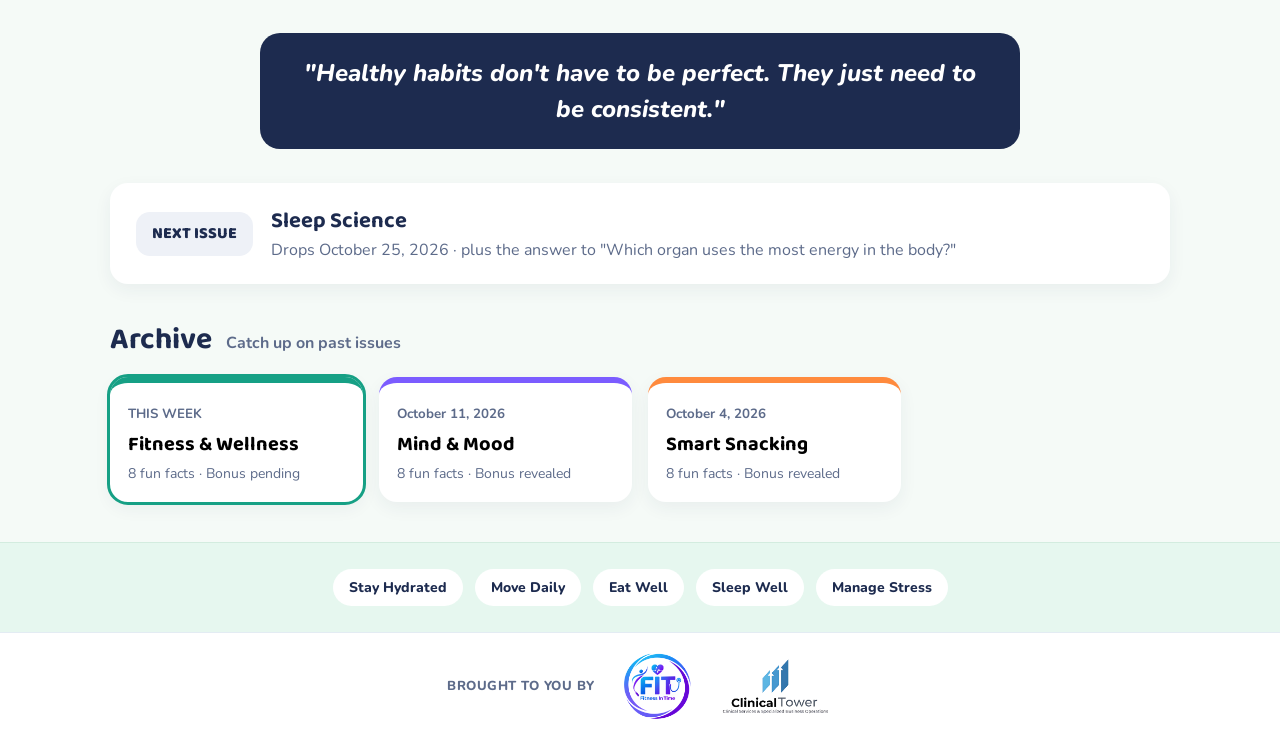
==== commit 047017ba: "Add files via upload" ====
--- a/index.html
+++ b/index.html
@@ -6,7 +6,7 @@
   <title>The Weekly Trivia | A Healthier, Happier You</title>
   <link rel="preconnect" href="https://fonts.googleapis.com" />
   <link href="https://fonts.googleapis.com/css2?family=Baloo+2:wght@600;800&family=Nunito:wght@400;700;800&display=swap" rel="stylesheet" />
-  <link rel="stylesheet" href="styles.css?v=20261019" />
+  <link rel="stylesheet" href="styles.css?v=20261024" />
 </head>
 <body>
   <header class="masthead">
@@ -24,6 +24,7 @@
       <a href="#issue">This Week</a>
       <a href="#reveal">Bonus Reveal</a>
       <a href="#archive">Archive</a>
+      <a href="newsletter.html">Newsletter</a>
     </nav>
     <button id="exportBtn" class="export-btn" title="Print or save this issue as an image">Print / Save Image</button>
     <div class="score-pill" title="Your all-time score">Score <b id="totalScore">0</b></div>
@@ -104,9 +105,10 @@
     </div>
   </dialog>
 
-  <script src="data.js?v=20261019"></script>
-  <script src="icons.js?v=20261019"></script>
-  <script src="app.js?v=20261019"></script>
-  <script src="export.js?v=20261019"></script>
+  <script src="data.js?v=20261024"></script>
+  <script src="config.js?v=20261024"></script>
+  <script src="icons.js?v=20261024"></script>
+  <script src="app.js?v=20261024"></script>
+  <script src="export.js?v=20261024"></script>
 </body>
 </html>
--- a/styles.css
+++ b/styles.css
@@ -242,6 +242,14 @@
 .bonus h3 { font-size: 24px; margin-top: 12px; }
 .bonus p { color: var(--muted); margin: 6px 0 0; }
 .bonus .options { grid-template-columns: 1fr 1fr; }
+.forms-note { font-size: 14px; background: #fff6dd; border-left: 4px solid #ffd23f; padding: 8px 10px; border-radius: 8px; }
+.forms-note a { color: var(--theme); font-weight: 800; }
+.name-field { display: block; margin-top: 14px; font-weight: 800; font-size: 14px; }
+.name-field input {
+  display: block; width: 100%; margin-top: 6px; font: inherit; font-weight: 700; padding: 9px 12px;
+  border-radius: 12px; border: 2px solid rgba(29,43,79,.15);
+}
+.name-field input:focus { outline: none; border-color: var(--theme); }
 .bonus .opt.picked { background: var(--ink); color: #fff; border-color: var(--ink); }
 .lock-note { grid-column: 1 / -1; margin: 0; font-weight: 700; color: var(--theme) !important; }
 .countdown { display: flex; gap: 10px; margin-top: 14px; }
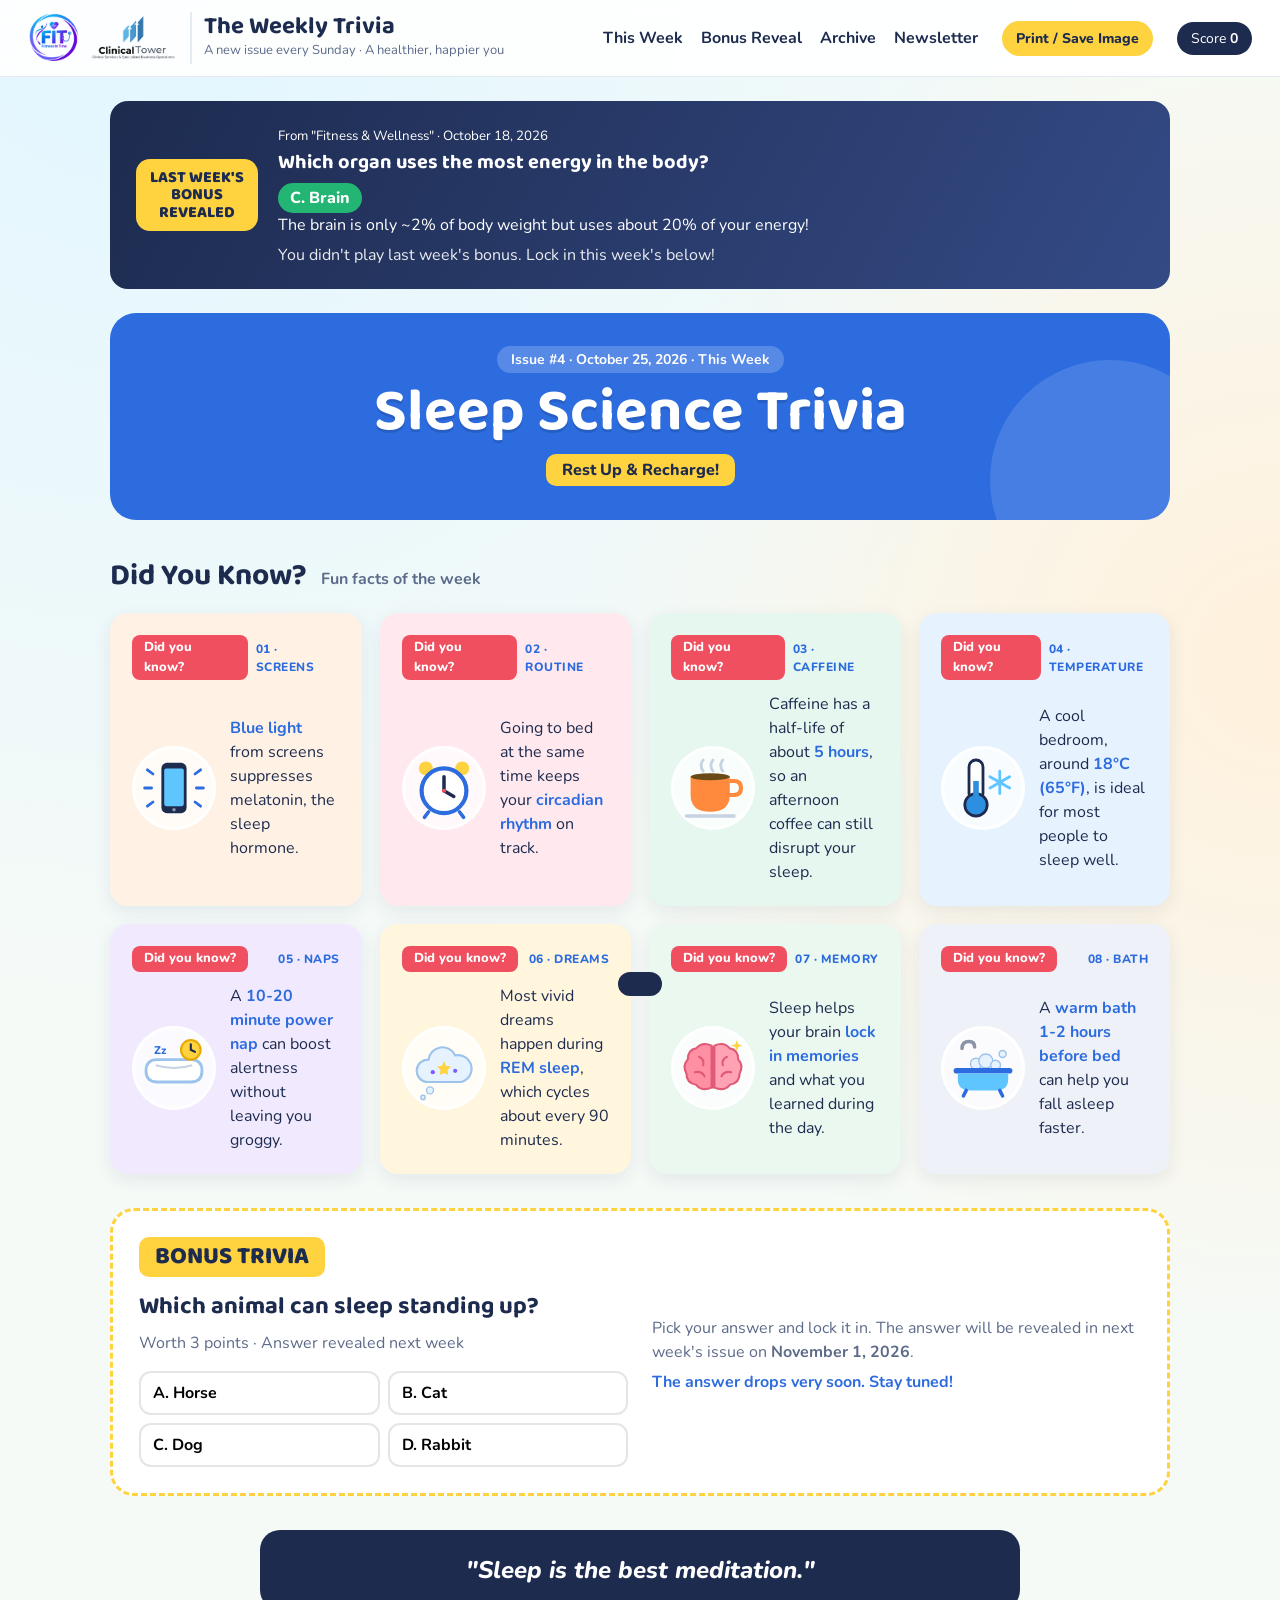
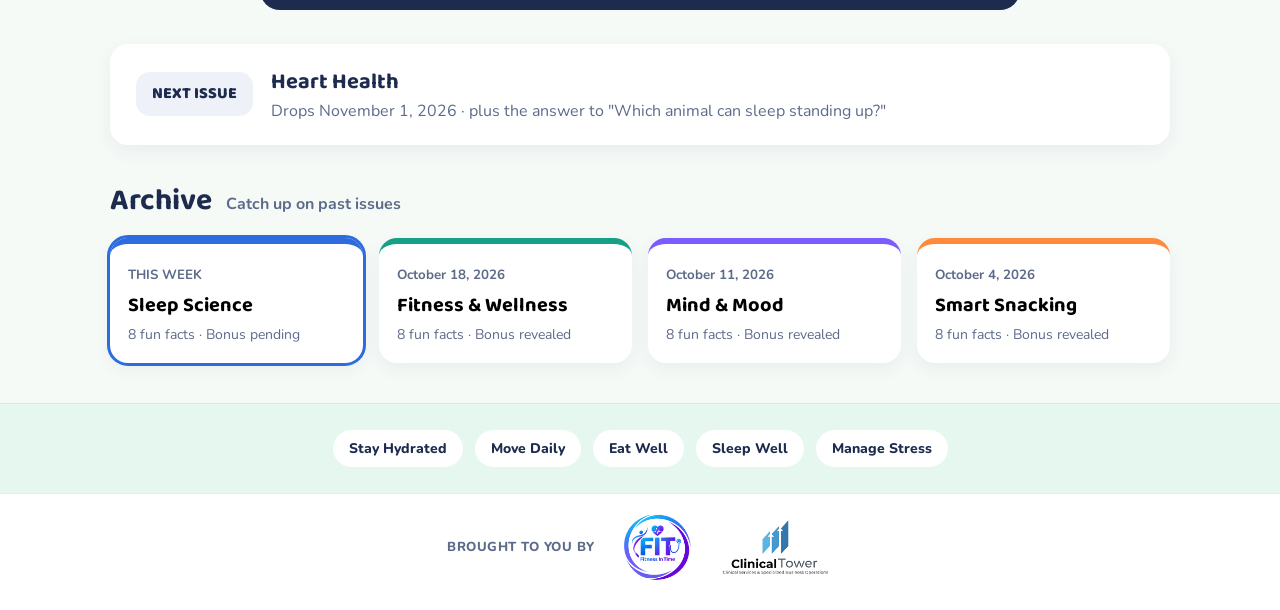
==== commit 00f636dd: "Add files via upload" ====
--- a/index.html
+++ b/index.html
@@ -6,7 +6,7 @@
   <title>The Weekly Trivia | A Healthier, Happier You</title>
   <link rel="preconnect" href="https://fonts.googleapis.com" />
   <link href="https://fonts.googleapis.com/css2?family=Baloo+2:wght@600;800&family=Nunito:wght@400;700;800&display=swap" rel="stylesheet" />
-  <link rel="stylesheet" href="styles.css?v=20261024" />
+  <link rel="stylesheet" href="styles.css?v=20261029" />
 </head>
 <body>
   <header class="masthead">
@@ -105,10 +105,10 @@
     </div>
   </dialog>
 
-  <script src="data.js?v=20261024"></script>
-  <script src="config.js?v=20261024"></script>
-  <script src="icons.js?v=20261024"></script>
-  <script src="app.js?v=20261024"></script>
-  <script src="export.js?v=20261024"></script>
+  <script src="data.js?v=20261029"></script>
+  <script src="config.js?v=20261029"></script>
+  <script src="icons.js?v=20261029"></script>
+  <script src="app.js?v=20261029"></script>
+  <script src="export.js?v=20261029"></script>
 </body>
 </html>
